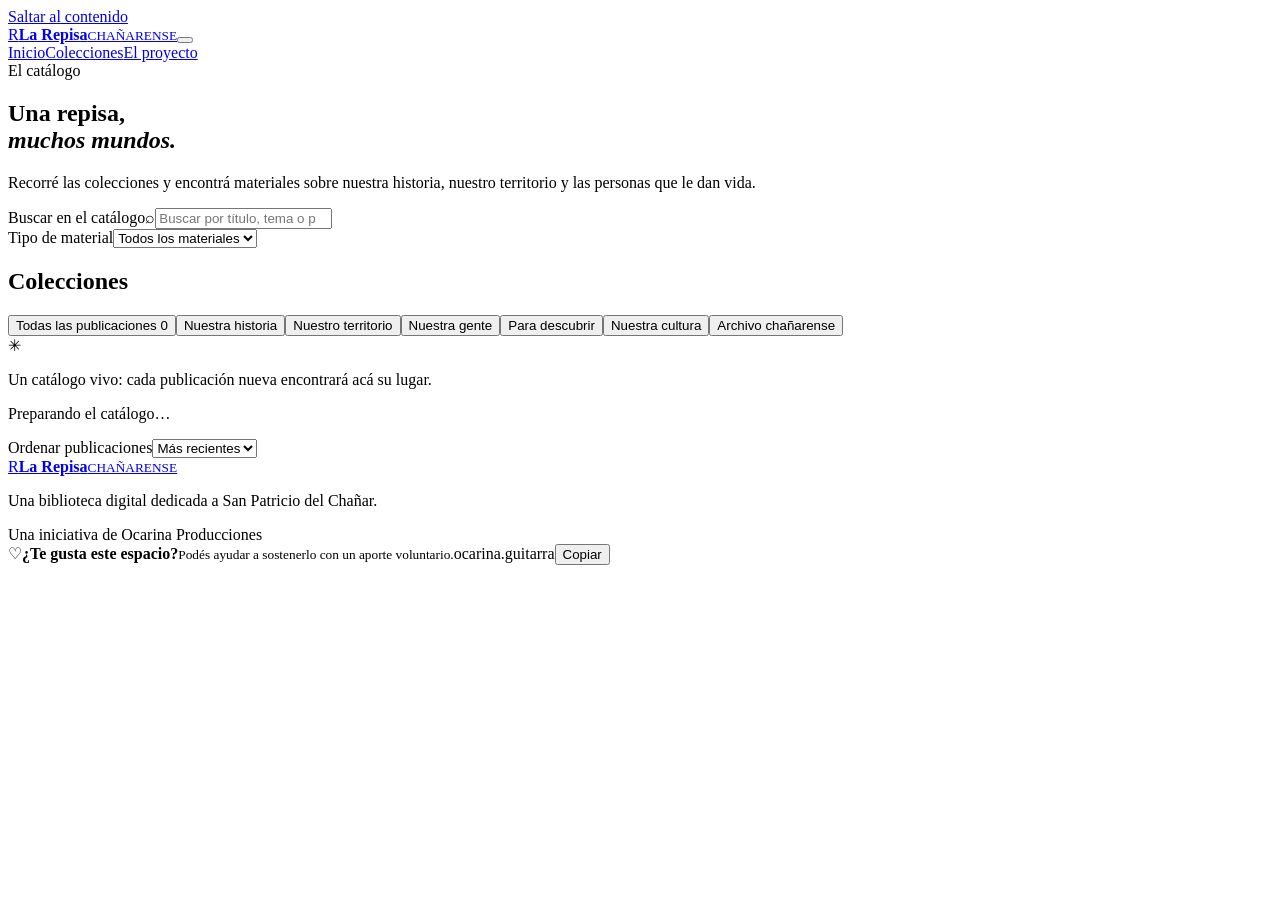
==== colecciones.html @ 9798e93c "Build La Repisa Chañarense static foundation: colecciones.html" ====
<!doctype html>
<html lang="es-AR"><head><meta charset="utf-8"><meta name="viewport" content="width=device-width, initial-scale=1"><meta name="theme-color" content="#f7f4ed"><meta name="description" content="Explorá las colecciones de La Repisa Chañarense."><title>Colecciones — La Repisa Chañarense</title><link rel="icon" href="assets/repisa-mark.svg" type="image/svg+xml"><link rel="stylesheet" href="css/styles.css"><script defer src="js/catalogo.js"></script><script defer src="js/app.js"></script></head>
<body><a class="skip-link" href="#contenido">Saltar al contenido</a><header class="site-header"><div class="header-inner"><a class="brand" href="index.html"><span class="brand-mark">R</span><span class="brand-copy"><strong>La Repisa</strong><small>CHAÑARENSE</small></span></a><button class="menu-toggle" type="button" aria-expanded="false" aria-controls="site-nav" aria-label="Abrir menú"><span></span><span></span><span></span></button><nav class="site-nav" id="site-nav"><a href="index.html">Inicio</a><a class="active" href="colecciones.html">Colecciones</a><a href="acerca-de.html">El proyecto</a></nav></div></header>
<main id="contenido"><section class="page-hero wrap"><span class="eyebrow">El catálogo</span><h1>Una repisa,<br><em>muchos mundos.</em></h1><p>Recorré las colecciones y encontrá materiales sobre nuestra historia, nuestro territorio y las personas que le dan vida.</p></section>
<section class="catalog-section wrap"><div class="catalog-toolbar"><div class="filter-search"><label class="sr-only" for="catalog-search">Buscar en el catálogo</label><span>⌕</span><input id="catalog-search" type="search" placeholder="Buscar por título, tema o palabra…"></div><label class="select-label" for="type-filter">Tipo de material<select id="type-filter"><option value="">Todos los materiales</option><option value="libro">Libros y cuadernillos</option><option value="fotografia">Fotografías</option><option value="documento">Documentos</option><option value="mapa">Mapas y guías</option><option value="revista">Revistas</option></select></label></div>
<div class="catalog-layout"><aside class="catalog-sidebar"><h2>Colecciones</h2><button class="filter-link active" data-collection="">Todas las publicaciones <span data-count="all">0</span></button><button class="filter-link" data-collection="historia">Nuestra historia</button><button class="filter-link" data-collection="territorio">Nuestro territorio</button><button class="filter-link" data-collection="gente">Nuestra gente</button><button class="filter-link" data-collection="descubrir">Para descubrir</button><button class="filter-link" data-collection="cultura">Nuestra cultura</button><button class="filter-link" data-collection="archivo">Archivo chañarense</button><div class="sidebar-note"><span>✳</span><p>Un catálogo vivo: cada publicación nueva encontrará acá su lugar.</p></div></aside><div class="catalog-results"><div class="results-heading"><p id="results-count">Preparando el catálogo…</p><label class="sr-only" for="sort-filter">Ordenar publicaciones</label><select id="sort-filter"><option value="recent">Más recientes</option><option value="az">Título A–Z</option></select></div><div class="publication-grid catalog-grid" id="catalog-results" aria-live="polite"></div></div></div></section></main>
<footer class="site-footer"><div class="wrap footer-inner"><a class="brand brand-footer" href="index.html"><span class="brand-mark">R</span><span class="brand-copy"><strong>La Repisa</strong><small>CHAÑARENSE</small></span></a><p>Una biblioteca digital dedicada a San Patricio del Chañar.</p><span class="footer-credit">Una iniciativa de Ocarina Producciones</span></div></footer><aside class="support-bar" aria-label="Colaboración voluntaria"><span class="support-heart">♡</span><span class="support-message"><strong>¿Te gusta este espacio?</strong><small>Podés ayudar a sostenerlo con un aporte voluntario.</small></span><span class="support-alias" id="support-alias">ocarina.guitarra</span><button class="copy-alias" type="button" id="copy-alias">Copiar</button><span class="copy-feedback" id="copy-feedback" role="status" aria-live="polite"></span></aside></body></html>
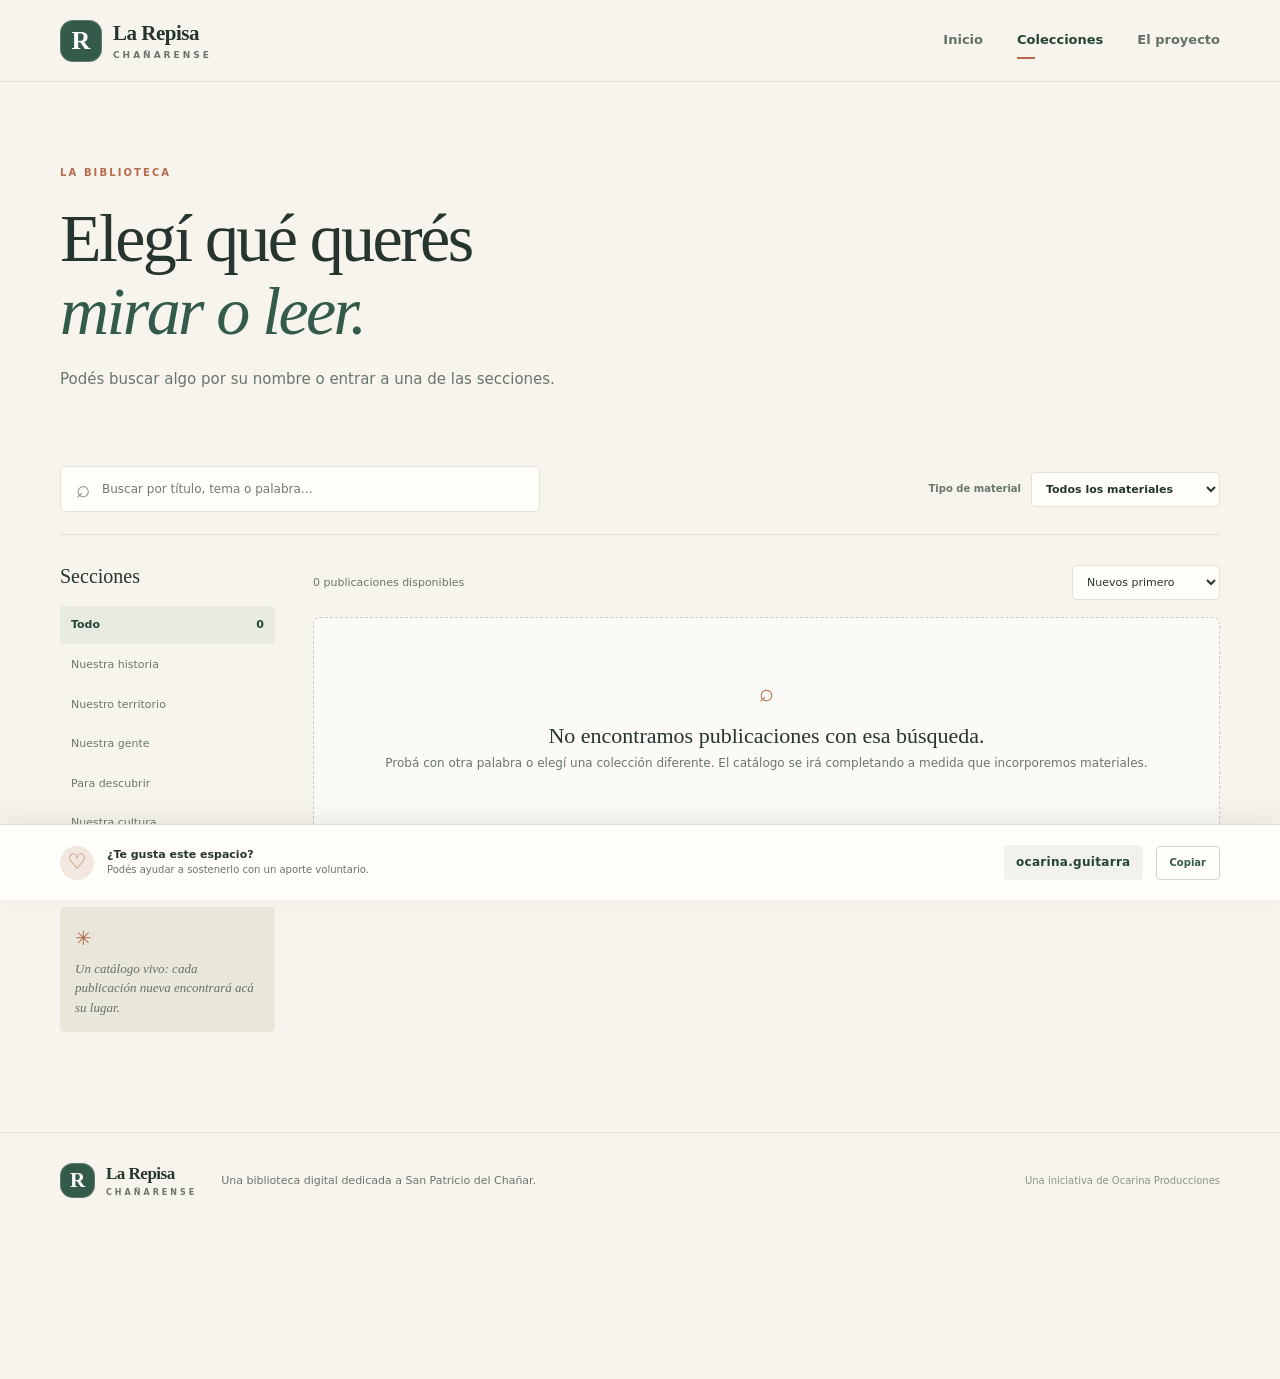
==== commit 09fe2b42: "Use simpler language and clearer labels in the library catalog" ====
--- a/colecciones.html
+++ b/colecciones.html
@@ -1,7 +1,7 @@
 <!doctype html>
 <html lang="es-AR"><head><meta charset="utf-8"><meta name="viewport" content="width=device-width, initial-scale=1"><meta name="theme-color" content="#f7f4ed"><meta name="description" content="Explorá las colecciones de La Repisa Chañarense."><title>Colecciones — La Repisa Chañarense</title><link rel="icon" href="assets/repisa-mark.svg" type="image/svg+xml"><link rel="stylesheet" href="css/styles.css"><script defer src="js/catalogo.js"></script><script defer src="js/app.js"></script></head>
 <body><a class="skip-link" href="#contenido">Saltar al contenido</a><header class="site-header"><div class="header-inner"><a class="brand" href="index.html"><span class="brand-mark">R</span><span class="brand-copy"><strong>La Repisa</strong><small>CHAÑARENSE</small></span></a><button class="menu-toggle" type="button" aria-expanded="false" aria-controls="site-nav" aria-label="Abrir menú"><span></span><span></span><span></span></button><nav class="site-nav" id="site-nav"><a href="index.html">Inicio</a><a class="active" href="colecciones.html">Colecciones</a><a href="acerca-de.html">El proyecto</a></nav></div></header>
-<main id="contenido"><section class="page-hero wrap"><span class="eyebrow">El catálogo</span><h1>Una repisa,<br><em>muchos mundos.</em></h1><p>Recorré las colecciones y encontrá materiales sobre nuestra historia, nuestro territorio y las personas que le dan vida.</p></section>
-<section class="catalog-section wrap"><div class="catalog-toolbar"><div class="filter-search"><label class="sr-only" for="catalog-search">Buscar en el catálogo</label><span>⌕</span><input id="catalog-search" type="search" placeholder="Buscar por título, tema o palabra…"></div><label class="select-label" for="type-filter">Tipo de material<select id="type-filter"><option value="">Todos los materiales</option><option value="libro">Libros y cuadernillos</option><option value="fotografia">Fotografías</option><option value="documento">Documentos</option><option value="mapa">Mapas y guías</option><option value="revista">Revistas</option></select></label></div>
-<div class="catalog-layout"><aside class="catalog-sidebar"><h2>Colecciones</h2><button class="filter-link active" data-collection="">Todas las publicaciones <span data-count="all">0</span></button><button class="filter-link" data-collection="historia">Nuestra historia</button><button class="filter-link" data-collection="territorio">Nuestro territorio</button><button class="filter-link" data-collection="gente">Nuestra gente</button><button class="filter-link" data-collection="descubrir">Para descubrir</button><button class="filter-link" data-collection="cultura">Nuestra cultura</button><button class="filter-link" data-collection="archivo">Archivo chañarense</button><div class="sidebar-note"><span>✳</span><p>Un catálogo vivo: cada publicación nueva encontrará acá su lugar.</p></div></aside><div class="catalog-results"><div class="results-heading"><p id="results-count">Preparando el catálogo…</p><label class="sr-only" for="sort-filter">Ordenar publicaciones</label><select id="sort-filter"><option value="recent">Más recientes</option><option value="az">Título A–Z</option></select></div><div class="publication-grid catalog-grid" id="catalog-results" aria-live="polite"></div></div></div></section></main>
+<main id="contenido"><section class="page-hero wrap"><span class="eyebrow">La biblioteca</span><h1>Elegí qué querés<br><em>mirar o leer.</em></h1><p>Podés buscar algo por su nombre o entrar a una de las secciones.</p></section>
+<section class="catalog-section wrap"><div class="catalog-toolbar"><div class="filter-search"><label class="sr-only" for="catalog-search">Buscar en el catálogo</label><span>⌕</span><input id="catalog-search" type="search" placeholder="Buscar por título, tema o palabra…"></div><label class="select-label advanced-filter" for="type-filter">Tipo de material<select id="type-filter"><option value="">Todos los materiales</option><option value="libro">Libros y cuadernillos</option><option value="fotografia">Fotografías</option><option value="documento">Documentos</option><option value="mapa">Mapas y guías</option><option value="revista">Revistas</option></select></label></div>
+<div class="catalog-layout"><aside class="catalog-sidebar"><h2>Secciones</h2><button class="filter-link active" data-collection="">Todo <span data-count="all">0</span></button><button class="filter-link" data-collection="historia">Nuestra historia</button><button class="filter-link" data-collection="territorio">Nuestro territorio</button><button class="filter-link" data-collection="gente">Nuestra gente</button><button class="filter-link" data-collection="descubrir">Para descubrir</button><button class="filter-link" data-collection="cultura">Nuestra cultura</button><button class="filter-link" data-collection="archivo">Archivo chañarense</button><div class="sidebar-note"><span>✳</span><p>Un catálogo vivo: cada publicación nueva encontrará acá su lugar.</p></div></aside><div class="catalog-results"><div class="results-heading"><p id="results-count">Materiales disponibles</p><label class="sr-only" for="sort-filter">Ordenar publicaciones</label><select id="sort-filter"><option value="recent">Nuevos primero</option><option value="az">Título A–Z</option></select></div><div class="publication-grid catalog-grid" id="catalog-results" aria-live="polite"></div></div></div></section></main>
 <footer class="site-footer"><div class="wrap footer-inner"><a class="brand brand-footer" href="index.html"><span class="brand-mark">R</span><span class="brand-copy"><strong>La Repisa</strong><small>CHAÑARENSE</small></span></a><p>Una biblioteca digital dedicada a San Patricio del Chañar.</p><span class="footer-credit">Una iniciativa de Ocarina Producciones</span></div></footer><aside class="support-bar" aria-label="Colaboración voluntaria"><span class="support-heart">♡</span><span class="support-message"><strong>¿Te gusta este espacio?</strong><small>Podés ayudar a sostenerlo con un aporte voluntario.</small></span><span class="support-alias" id="support-alias">ocarina.guitarra</span><button class="copy-alias" type="button" id="copy-alias">Copiar</button><span class="copy-feedback" id="copy-feedback" role="status" aria-live="polite"></span></aside></body></html>
--- a/css/styles.css
+++ b/css/styles.css
@@ -0,0 +1,10 @@
+:root{--paper:#f7f4ed;--white:#fffefa;--ink:#26352e;--muted:#69756d;--green:#345b49;--green-dark:#254435;--sage:#dce5d8;--rust:#b66b4d;--sand:#e9dfcf;--line:#e4e0d6;--serif:Georgia,'Times New Roman',serif;--sans:system-ui,-apple-system,'Segoe UI',Arial,sans-serif;--support-h:76px;--shadow:0 14px 40px rgba(42,58,46,.08)}*{box-sizing:border-box}html{scroll-behavior:smooth;scroll-padding-top:90px}body{margin:0;background:var(--paper);color:var(--ink);font-family:var(--sans);font-size:16px;line-height:1.6;padding-bottom:var(--support-h)}a{color:inherit;text-decoration:none}button,input,select{font:inherit}button,a{-webkit-tap-highlight-color:transparent}button:focus-visible,a:focus-visible,input:focus-visible,select:focus-visible{outline:3px solid #c58a62;outline-offset:3px}.wrap{width:min(1160px,calc(100% - 56px));margin-inline:auto}.sr-only{position:absolute;width:1px;height:1px;padding:0;margin:-1px;overflow:hidden;clip:rect(0,0,0,0);white-space:nowrap;border:0}.skip-link{position:absolute;top:-60px;left:16px;background:var(--green);color:white;padding:10px 16px;z-index:100}.skip-link:focus{top:12px}.site-header{height:82px;border-bottom:1px solid rgba(38,53,46,.09);background:rgba(247,244,237,.94);position:sticky;top:0;z-index:20;backdrop-filter:blur(12px)}.header-inner{width:min(1160px,calc(100% - 56px));height:100%;margin:auto;display:flex;align-items:center;justify-content:space-between}.brand{display:inline-flex;align-items:center;gap:11px}.brand-mark{width:42px;height:42px;border-radius:13px;background:var(--green);color:#fff;display:grid;place-items:center;font:600 26px var(--serif);box-shadow:inset 0 0 0 1px rgba(255,255,255,.2)}.brand-copy{display:grid;line-height:1.05}.brand-copy strong{font:600 21px var(--serif);letter-spacing:-.5px}.brand-copy small{font-size:9px;letter-spacing:3px;font-weight:700;margin-top:5px;color:var(--muted)}.site-nav{display:flex;gap:34px;align-items:center}.site-nav a{font-size:13px;color:#657168;font-weight:600;padding:10px 0;position:relative}.site-nav a:hover,.site-nav a.active{color:var(--green-dark)}.site-nav a.active:after{content:'';position:absolute;bottom:2px;left:0;width:18px;height:2px;background:var(--rust)}.menu-toggle{display:none;border:0;background:none;padding:8px}.hero{min-height:535px;display:grid;grid-template-columns:1fr .92fr;align-items:center;gap:55px;padding-top:54px;padding-bottom:66px}.hero-copy{padding:15px 0}.eyebrow{font-size:10px;letter-spacing:2.1px;text-transform:uppercase;color:var(--rust);font-weight:700;display:inline-flex;align-items:center;gap:9px}.eyebrow-dot{width:7px;height:7px;border-radius:50%;background:var(--rust)}h1,h2,h3,p{margin-top:0}.hero h1,.page-hero h1{font:500 clamp(48px,6vw,76px)/1.08 var(--serif);letter-spacing:-2.6px;margin:23px 0 20px}.hero h1 em,.page-hero h1 em{color:var(--green);font-weight:500}.hero-lead{font-size:17px;line-height:1.8;color:var(--muted);max-width:490px;margin-bottom:29px}.hero-actions{display:flex;align-items:center;gap:25px;flex-wrap:wrap}.button{display:inline-flex;align-items:center;justify-content:center;gap:16px;border-radius:5px;padding:14px 20px;font-size:12px;font-weight:700;transition:transform .2s,background .2s}.button:hover{transform:translateY(-2px)}.button-primary{background:var(--green);color:white}.button-primary:hover{background:var(--green-dark)}.text-link{font-size:12px;font-weight:700;color:var(--green);border-bottom:1px solid #a8b6a8;padding-bottom:4px}.hero-note{display:flex;align-items:center;gap:12px;margin-top:42px;color:var(--muted);font-size:11px;line-height:1.5}.hero-note strong{color:var(--ink)}.note-icon{width:33px;height:33px;border:1px solid #d5d9cc;border-radius:50%;display:grid;place-items:center;color:var(--rust);font-size:18px}.hero-art{height:390px;position:relative;background:#e9e3d5;border-radius:48% 48% 7px 7px;overflow:hidden;box-shadow:var(--shadow)}.hero-art:after{content:'';position:absolute;bottom:0;left:0;right:0;height:23px;background:#b9a88c}.sun-disc{position:absolute;width:190px;height:190px;border-radius:50%;background:#d8b38e;right:14%;top:36px;opacity:.8}.art-label{position:absolute;top:63px;left:45px;font-size:9px;line-height:1.5;letter-spacing:2px;color:#725f4d;font-weight:700}.shelf{position:absolute;left:9%;right:9%;height:13px;background:#8d7258;box-shadow:0 5px 0 rgba(88,67,49,.12);display:flex;align-items:flex-end;gap:7px;padding:0 13px}.shelf-one{top:190px}.shelf-two{top:295px}.book{display:block;width:37px;height:105px;border-radius:3px 3px 0 0;box-shadow:inset 4px 0 rgba(255,255,255,.12);position:relative}.book:after{content:'';position:absolute;left:8px;right:8px;top:13px;height:2px;background:rgba(255,255,255,.4)}.book-rust{background:#a95e43;height:118px}.book-green{background:#526f5c;height:92px}.book-cream{background:#d8c5a4;height:105px}.book-blue{background:#627b7d;height:126px}.book.tall{height:119px}.book.short{height:79px}.plant{margin-left:auto;width:50px;height:85px;position:relative}.plant:after{content:'';position:absolute;bottom:0;left:18px;width:20px;height:32px;background:#b77a59;border-radius:3px 3px 8px 8px}.plant b{position:absolute;bottom:26px;left:20px;width:18px;height:42px;background:#657c5c;border-radius:100% 0 100% 0;transform:rotate(-24deg);transform-origin:bottom}.plant b:nth-child(2){transform:rotate(25deg);left:29px;height:48px}.plant b:nth-child(3){transform:rotate(-52deg);left:7px;height:36px}.vase{margin-left:auto;width:35px;height:49px;background:#c58a68;border-radius:35% 35% 45% 45%;margin-bottom:0}.art-caption{position:absolute;bottom:33px;right:25px;font:italic 15px var(--serif);color:#fff8e9}.search-band{background:#e8e9df;padding:36px 0}.search-inner{display:flex;align-items:center;justify-content:space-between;gap:30px}.search-inner h2{font:500 25px var(--serif);margin:7px 0 0}.search-form,.filter-search{height:52px;background:var(--white);border:1px solid #e5e3d9;border-radius:5px;display:flex;align-items:center;padding:0 7px 0 15px;width:min(500px,55%);color:#889087}.search-form>span,.filter-search>span{font-size:24px}.search-form input,.filter-search input{border:0;outline:0;background:transparent;min-width:0;flex:1;padding:0 12px;font-size:12px;color:var(--ink)}.search-form button{background:var(--green);border:0;border-radius:4px;color:white;padding:10px 17px;font-size:11px;font-weight:700;cursor:pointer}.section{padding-top:87px;padding-bottom:90px}.section-heading{display:flex;justify-content:space-between;align-items:end;gap:25px;margin-bottom:29px}.section-heading h2{font:500 36px/1.2 var(--serif);letter-spacing:-.7px;margin:8px 0 0}.section-heading>p{max-width:330px;color:var(--muted);font-size:13px;margin:0 0 4px}.collection-grid{display:grid;grid-template-columns:repeat(3,1fr);gap:14px}.collection-card{min-height:230px;padding:24px 25px 21px;border:1px solid rgba(55,70,58,.09);border-radius:6px;position:relative;overflow:hidden;transition:transform .2s,box-shadow .2s}.collection-card:hover{transform:translateY(-4px);box-shadow:var(--shadow)}.collection-history{background:#eee3d7}.collection-land{background:#e2e9dd}.collection-people{background:#eee7d9}.collection-discover{background:#e7e8df}.collection-culture{background:#eee0d9}.collection-archive{background:#e1e7e8}.collection-number{position:absolute;right:22px;top:18px;font-size:10px;letter-spacing:1px;color:#899087}.collection-icon{font:26px var(--serif);color:var(--rust)}.collection-card h3{font:500 23px var(--serif);margin:16px 0 7px}.collection-card p{font-size:12px;color:#6d786e;line-height:1.65;max-width:270px;margin-bottom:18px}.card-arrow{font-size:10px;color:var(--green);font-weight:700}.featured-section{background:#eeece4;padding:76px 0 90px}.featured-section .section-heading{margin-bottom:27px}.publication-grid{display:grid;grid-template-columns:repeat(3,minmax(0,1fr));gap:18px}.empty-state{grid-column:1/-1;text-align:center;padding:45px 20px;background:rgba(255,255,255,.55);border:1px dashed #c9cfc3;border-radius:7px}.empty-state>span{font-size:25px;color:var(--rust)}.empty-state h3{font:500 22px var(--serif);margin:10px 0 5px}.empty-state p{font-size:12px;color:var(--muted);margin:0}.publication-card{background:var(--white);border:1px solid var(--line);border-radius:6px;overflow:hidden;display:flex;flex-direction:column;min-width:0}.publication-cover{aspect-ratio:1.45;background:#e3e8df;display:grid;place-items:center;position:relative;overflow:hidden}.cover-symbol{font:70px var(--serif);color:rgba(52,91,73,.5)}.publication-body{padding:19px;display:flex;flex-direction:column;flex:1}.publication-meta{font-size:9px;letter-spacing:1.3px;text-transform:uppercase;color:var(--rust);font-weight:700}.publication-body h3{font:500 21px/1.25 var(--serif);margin:9px 0}.publication-body p{font-size:12px;line-height:1.65;color:var(--muted);margin-bottom:17px}.publication-link{margin-top:auto;color:var(--green);font-size:11px;font-weight:700}.status-chip{display:inline-flex;align-self:flex-start;background:#f1eadc;color:#816348;padding:5px 8px;border-radius:3px;font-size:9px;font-weight:700}.contribute-section{background:var(--green);color:#fff;padding:50px 7%;margin-top:82px;margin-bottom:86px;display:grid;grid-template-columns:.55fr 1fr;align-items:center;border-radius:7px;min-height:280px;overflow:hidden}.contribute-section .eyebrow{color:#e2c09d}.contribute-section h2{font:500 36px/1.2 var(--serif);margin:12px 0}.contribute-section p{font-size:13px;line-height:1.75;color:#dce6dd;max-width:510px}.button-light{background:#f5f0e5;color:var(--green-dark);margin-top:8px}.contribute-art{height:160px;position:relative;display:grid;place-items:center}.contribute-art span{position:absolute;font:100px var(--serif);color:#9eb29e;opacity:.7}.contribute-art span:nth-child(2){font-size:80px;transform:translate(48px,27px);color:#d6ae8b}.contribute-art span:nth-child(3){font-size:48px;transform:translate(-60px,-45px);color:#f0e7d5}.site-footer{border-top:1px solid var(--line);padding:30px 0 105px}.footer-inner{display:flex;align-items:center;gap:24px}.brand-footer .brand-mark{width:35px;height:35px;font-size:21px}.brand-footer .brand-copy strong{font-size:17px}.brand-footer .brand-copy small{font-size:8px}.footer-inner>p{font-size:11px;color:var(--muted);margin:0}.footer-credit{margin-left:auto;font-size:10px;color:#8a938a}.support-bar{position:fixed;z-index:40;left:0;right:0;bottom:0;min-height:var(--support-h);padding:11px max(28px,calc((100vw - 1160px)/2));background:#fffefa;border-top:1px solid #dedfd5;box-shadow:0 -7px 25px rgba(39,55,43,.08);display:flex;align-items:center;gap:13px}.support-heart{width:34px;height:34px;border-radius:50%;background:#f3e8df;color:var(--rust);display:grid;place-items:center;font-size:21px}.support-message{display:grid;line-height:1.35}.support-message strong{font-size:11px}.support-message small{font-size:10px;color:var(--muted)}.support-alias{margin-left:auto;font-size:12px;font-weight:700;letter-spacing:.3px;color:var(--green-dark);background:#f0f2eb;padding:8px 12px;border-radius:4px}.copy-alias{border:1px solid #cbd5c9;color:var(--green);background:transparent;border-radius:4px;padding:8px 13px;font-size:10px;font-weight:700;cursor:pointer}.copy-alias:hover{background:#edf2eb}.copy-feedback{position:absolute;right:28px;bottom:calc(100% + 8px);background:#263f32;color:white;border-radius:4px;padding:7px 11px;font-size:10px;opacity:0;pointer-events:none;transition:opacity .2s}.copy-feedback.show{opacity:1}.page-hero{padding-top:76px;padding-bottom:58px}.page-hero h1{font-size:clamp(48px,6vw,68px);margin:18px 0}.page-hero p{max-width:600px;color:var(--muted);font-size:15px;line-height:1.8}.catalog-section{padding-bottom:100px}.catalog-toolbar{display:flex;justify-content:space-between;gap:20px;align-items:center;border-bottom:1px solid var(--line);padding-bottom:22px}.filter-search{width:min(480px,60%);height:46px}.select-label{font-size:10px;color:var(--muted);font-weight:700;display:flex;align-items:center;gap:10px}.select-label select,.results-heading select{border:1px solid var(--line);background:var(--white);border-radius:4px;padding:9px 28px 9px 10px;color:var(--ink);font-size:11px}.catalog-layout{display:grid;grid-template-columns:215px 1fr;gap:38px;padding-top:30px}.catalog-sidebar h2{font:500 20px var(--serif);margin-bottom:17px}.filter-link{width:100%;border:0;background:transparent;text-align:left;padding:10px 11px;margin:1px 0;border-radius:4px;color:#6c776e;font-size:11px;cursor:pointer}.filter-link:hover,.filter-link.active{background:#e7ebe2;color:var(--green-dark);font-weight:700}.filter-link span{float:right}.sidebar-note{background:#e9e6da;padding:15px;margin-top:24px;border-radius:5px}.sidebar-note span{color:var(--rust);font-size:20px}.sidebar-note p{font:italic 13px/1.5 var(--serif);color:#667168;margin:5px 0 0}.results-heading{display:flex;justify-content:space-between;align-items:center;margin-bottom:17px}.results-heading p{font-size:11px;color:var(--muted);margin:0}.catalog-grid{grid-template-columns:repeat(2,minmax(0,1fr))}.catalog-grid .empty-state{padding:55px 20px}.about-body{display:grid;grid-template-columns:1fr 1fr;gap:20px;padding-bottom:75px}.about-card{background:#eeece4;padding:34px;border-radius:6px}.about-card h2,.participate-section h2{font:500 30px/1.2 var(--serif);margin:12px 0 17px}.about-card p,.participate-section p{font-size:13px;line-height:1.8;color:var(--muted)}.principles-list{padding-left:19px;color:var(--muted);font-size:12px;line-height:1.8}.principles-list li{padding:5px 0}.participate-section{background:#e4e9df;border-radius:6px;padding:45px 7%;display:flex;justify-content:space-between;align-items:center;margin-bottom:85px;gap:30px}.participate-section>div:first-child{max-width:620px}.participate-stamp{width:160px;height:160px;flex:none;border:1px solid #9eae9d;border-radius:50%;display:grid;place-content:center;text-align:center;font:600 15px/1.2 var(--serif);letter-spacing:2px;color:var(--green);transform:rotate(8deg)}.participate-stamp span{font-size:24px;margin-top:6px}.muted-note{font-size:11px!important;color:#7c857c!important;font-style:italic}
+@media(min-width:1400px){.hero{min-height:590px}.hero-art{height:430px}}
+@media(max-width:850px){.hero{gap:30px;min-height:480px}.hero-art{height:330px}.hero h1{font-size:58px}.collection-grid{grid-template-columns:repeat(2,1fr)}.catalog-layout{grid-template-columns:180px 1fr;gap:22px}.catalog-grid{grid-template-columns:1fr}.support-message small{max-width:230px}}
+@media(max-width:620px){:root{--support-h:72px}.wrap,.header-inner{width:calc(100% - 36px)}.site-header{height:70px}.brand-mark{width:37px;height:37px}.brand-copy strong{font-size:19px}.menu-toggle{display:flex;flex-direction:column;gap:5px}.menu-toggle span{display:block;width:22px;height:2px;background:var(--green)}.site-nav{display:none;position:absolute;top:69px;left:0;right:0;padding:12px 20px 18px;background:var(--paper);border-bottom:1px solid var(--line);box-shadow:var(--shadow);flex-direction:column;align-items:stretch;gap:2px}.site-nav.open{display:flex}.site-nav a{padding:11px 4px}.site-nav a.active:after{display:none}.hero{display:flex;flex-direction:column;align-items:stretch;gap:28px;padding-top:47px;padding-bottom:44px}.hero-copy{padding:0}.hero h1{font-size:clamp(47px,13vw,62px);letter-spacing:-1.8px;margin:18px 0}.hero-lead{font-size:14px;line-height:1.75}.hero-art{height:280px;width:100%;border-radius:42% 42% 6px 6px}.sun-disc{width:140px;height:140px;top:25px}.shelf-one{top:142px}.shelf-two{top:218px}.book{transform:scale(.78);transform-origin:bottom}.art-label{top:44px;left:28px}.art-caption{font-size:12px}.hero-note{margin-top:29px}.search-band{padding:26px 0}.search-inner{display:block}.search-inner h2{font-size:23px;margin-bottom:15px}.search-form{width:100%;height:48px}.search-form input{font-size:11px}.search-form button{padding:9px 12px}.section{padding-top:58px;padding-bottom:61px}.section-heading{display:block;margin-bottom:21px}.section-heading h2{font-size:30px}.section-heading>p{font-size:12px;margin-top:10px}.section-heading>.text-link{display:inline-block;margin-top:12px}.collection-grid{grid-template-columns:1fr;gap:10px}.collection-card{min-height:180px;padding:19px 20px}.collection-card h3{font-size:21px;margin:10px 0 5px}.collection-card p{margin-bottom:12px}.featured-section{padding:55px 0 60px}.publication-grid{grid-template-columns:1fr}.contribute-section{margin-top:48px;margin-bottom:55px;padding:30px 23px;grid-template-columns:1fr;gap:5px}.contribute-art{height:90px}.contribute-art span{font-size:75px}.contribute-section h2{font-size:31px}.contribute-section p{font-size:12px}.site-footer{padding:24px 0 calc(var(--support-h) + 25px)}.footer-inner{flex-wrap:wrap;gap:12px}.footer-inner>p{width:100%;order:2}.footer-credit{margin-left:0;font-size:9px}.support-bar{min-height:var(--support-h);padding:8px 12px;gap:8px}.support-heart{width:29px;height:29px;font-size:18px;flex:none}.support-message{min-width:0;flex:1}.support-message strong{font-size:10px}.support-message small{font-size:8px;max-width:none;white-space:nowrap}.support-alias{font-size:10px;padding:7px 8px;margin-left:0;white-space:nowrap}.copy-alias{font-size:9px;padding:7px 9px;flex:none}.copy-feedback{right:12px}.page-hero{padding-top:52px;padding-bottom:38px}.page-hero h1{font-size:clamp(45px,12vw,58px);letter-spacing:-1.8px}.page-hero p{font-size:13px}.catalog-section{padding-bottom:70px}.catalog-toolbar{display:block}.filter-search{width:100%;margin-bottom:13px}.select-label{justify-content:space-between}.catalog-layout{display:block;padding-top:20px}.catalog-sidebar{display:flex;gap:5px;overflow-x:auto;padding-bottom:12px;margin-bottom:18px;scrollbar-width:thin}.catalog-sidebar h2,.sidebar-note{display:none}.filter-link{white-space:nowrap;width:auto;flex:none;background:#eeece4;padding:9px 12px}.results-heading{margin-bottom:13px}.catalog-grid{grid-template-columns:1fr}.about-body{grid-template-columns:1fr;padding-bottom:45px}.about-card{padding:25px}.about-card h2,.participate-section h2{font-size:27px}.participate-section{padding:29px 23px;margin-bottom:55px}.participate-stamp{width:105px;height:105px;font-size:10px;letter-spacing:1px}.participate-stamp span{font-size:17px}.participate-section p{font-size:12px}}
+@media(max-width:370px){.support-message small{display:none}.support-alias{font-size:9px}.copy-alias{padding:7px}.hero-actions{gap:14px}.button{padding:12px 14px}.hero-art{height:245px}}
+@media(prefers-reduced-motion:reduce){*,*::before,*::after{scroll-behavior:auto!important;transition:none!important;animation:none!important}}
+
+/* Ficha editorial */
+.publication-detail{padding-top:38px;padding-bottom:95px;min-height:55vh}.back-link{display:inline-block;font-size:11px;color:var(--green);font-weight:700;margin-bottom:28px}.detail-layout{display:grid;grid-template-columns:minmax(260px,.78fr) 1.22fr;gap:55px;align-items:start}.detail-cover{min-height:360px;background:#e6e8df;border-radius:6px;display:grid;place-items:center;overflow:hidden;box-shadow:var(--shadow)}.detail-cover img{width:100%;height:100%;max-height:560px;object-fit:cover}.detail-copy h1{font:500 clamp(38px,5vw,58px)/1.12 var(--serif);letter-spacing:-1.6px;margin:16px 0}.detail-subtitle{font:italic 20px/1.5 var(--serif);color:var(--green)}.detail-description{font-size:14px;line-height:1.85;color:var(--muted);white-space:pre-line}.detail-actions{display:flex;gap:10px;flex-wrap:wrap;margin:26px 0}.detail-metadata{border-top:1px solid var(--line);padding-top:16px;display:grid;grid-template-columns:1fr 1fr;gap:15px;margin:25px 0}.detail-metadata div{min-width:0}.detail-metadata dt{font-size:9px;text-transform:uppercase;letter-spacing:1.4px;color:var(--rust);font-weight:700}.detail-metadata dd{margin:4px 0 0;font-size:12px;color:var(--ink)}.detail-sources{border-top:1px solid var(--line);padding-top:17px}.detail-sources h2{font:500 21px var(--serif)}.detail-sources ul{padding-left:18px;color:var(--muted);font-size:11px;line-height:1.8}
+@media(max-width:700px){.detail-layout{grid-template-columns:1fr;gap:25px}.detail-cover{min-height:230px;max-height:340px}.detail-copy h1{font-size:42px}.publication-detail{padding-top:25px}.detail-metadata{grid-template-columns:1fr 1fr}}
